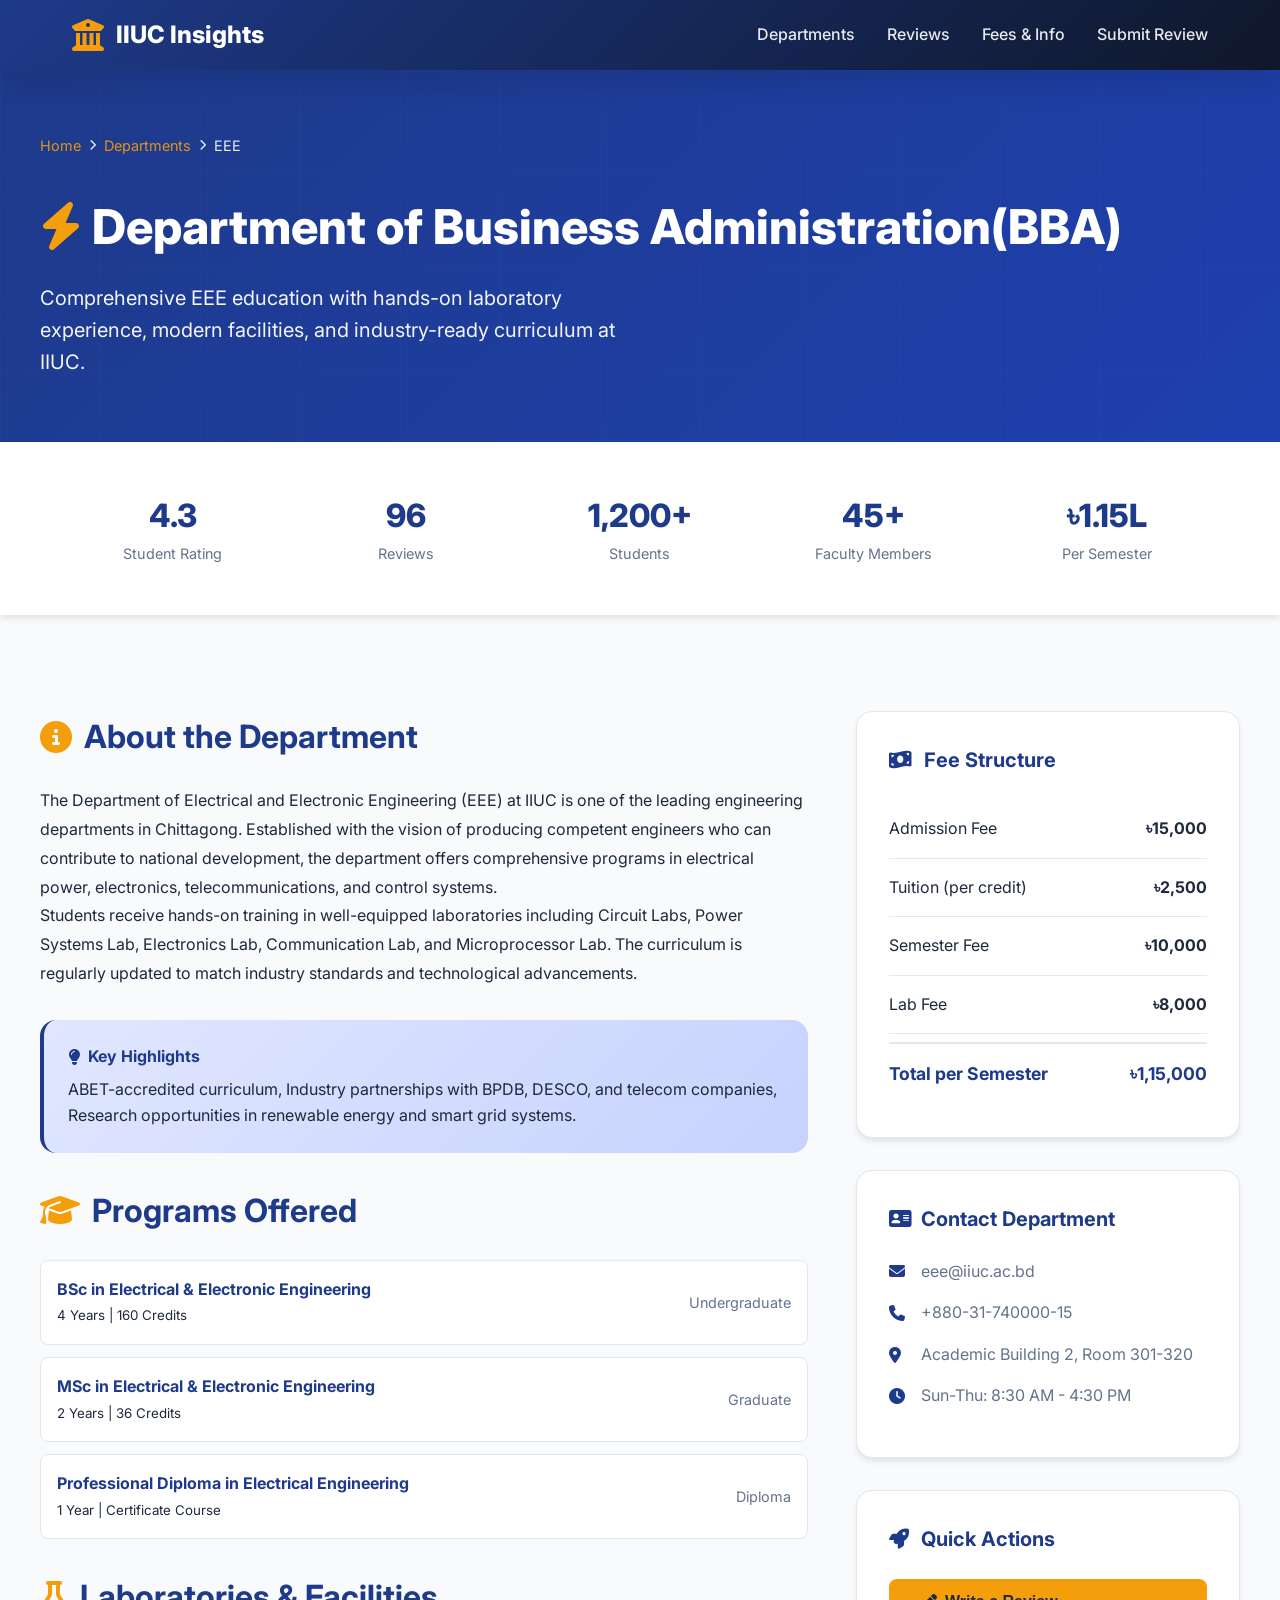
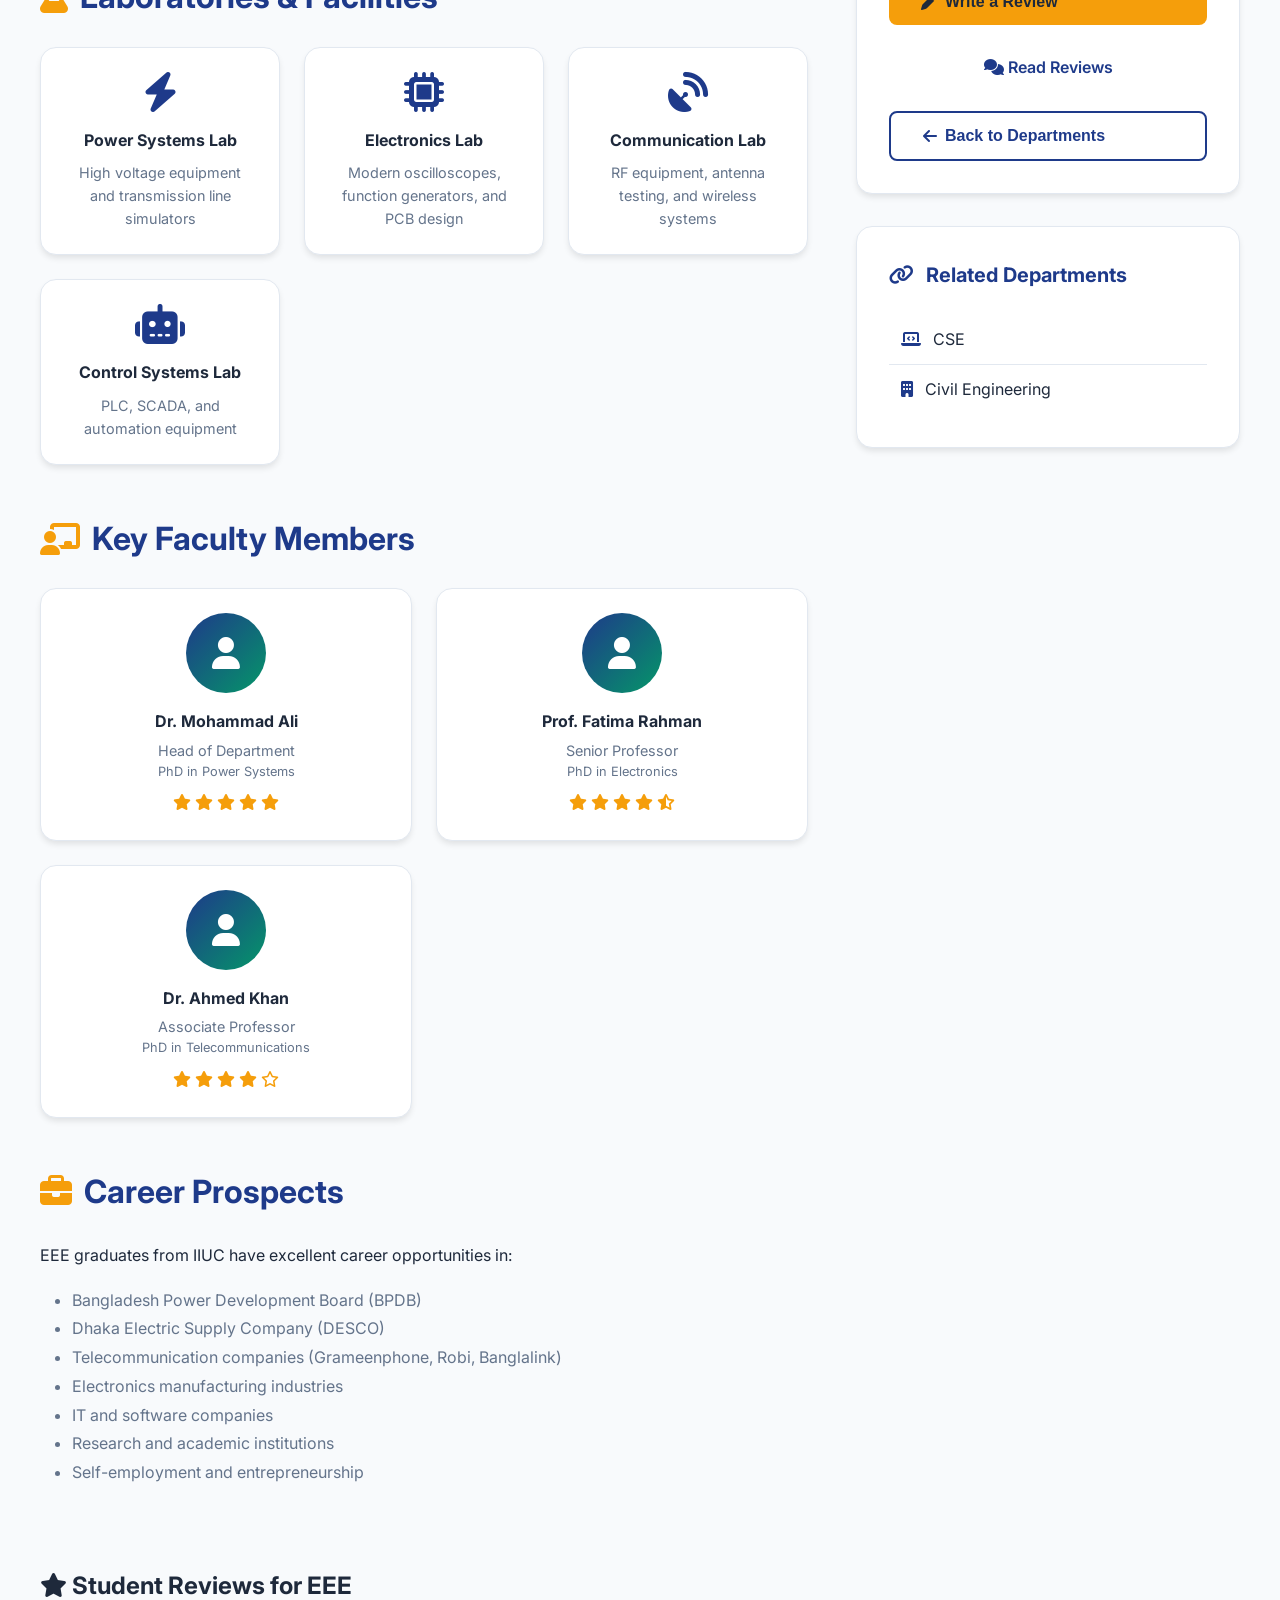
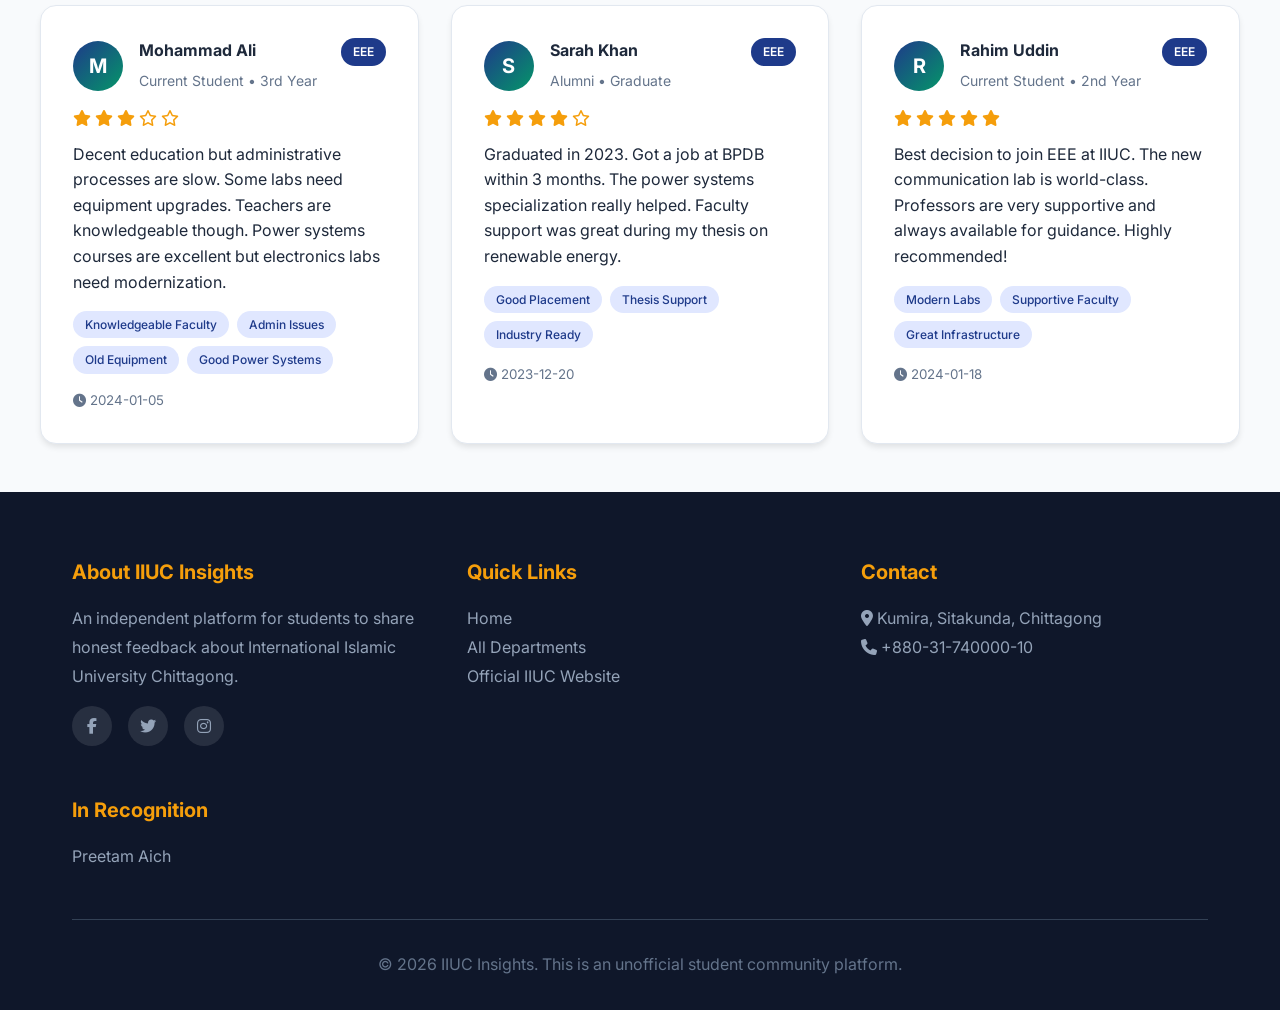
==== bba.html @ 518100ab "Add files via upload" ====
<!DOCTYPE html>
<html lang="en">
<head>
    <meta charset="UTF-8">
    <meta name="viewport" content="width=device-width, initial-scale=1.0">
    <title>Business Administration - IIUC Insights</title>
    <link href="https://cdnjs.cloudflare.com/ajax/libs/font-awesome/6.4.0/css/all.min.css" rel="stylesheet">
    <link rel="stylesheet" href="styles.css">
</head>
<body>

    <!-- Navigation -->
    <nav>
        <div class="nav-container">
            <a href="index.html" class="logo">
                <i class="fas fa-university"></i>
                IIUC Insights
            </a>
            <ul class="nav-links">
                <li><a href="index.html#departments">Departments</a></li>
                <li><a href="index.html#reviews">Reviews</a></li>
                <li><a href="index.html#info">Fees & Info</a></li>
                <li><a href="#" onclick="openModal()">Submit Review</a></li>
            </ul>
            <div class="mobile-menu" onclick="toggleMobileMenu()">
                <i class="fas fa-bars"></i>
            </div>
        </div>
    </nav>

    <!-- Department Hero -->
    <section class="dept-hero">
        <div class="dept-hero-content">
            <div class="breadcrumb">
                <a href="index.html">Home</a>
                <i class="fas fa-chevron-right" style="font-size: 0.7rem;"></i>
                <a href="index.html#departments">Departments</a>
                <i class="fas fa-chevron-right" style="font-size: 0.7rem;"></i>
                <span>EEE</span>
            </div>
            <h1><i class="fas fa-bolt" style="color: var(--accent);"></i> Department of Business Administration(BBA)</h1>
            <p>Comprehensive EEE education with hands-on laboratory experience, modern facilities, and industry-ready curriculum at IIUC.</p>
        </div>
    </section>

    <!-- Stats Bar -->
    <div class="dept-stats-bar">
        <div class="container">
            <div class="dept-stats-grid">
                <div class="dept-stat">
                    <span class="dept-stat-value">4.3</span>
                    <span class="dept-stat-label">Student Rating</span>
                </div>
                <div class="dept-stat">
                    <span class="dept-stat-value">96</span>
                    <span class="dept-stat-label">Reviews</span>
                </div>
                <div class="dept-stat">
                    <span class="dept-stat-value">1,200+</span>
                    <span class="dept-stat-label">Students</span>
                </div>
                <div class="dept-stat">
                    <span class="dept-stat-value">45+</span>
                    <span class="dept-stat-label">Faculty Members</span>
                </div>
                <div class="dept-stat">
                    <span class="dept-stat-value">৳1.15L</span>
                    <span class="dept-stat-label">Per Semester</span>
                </div>
            </div>
        </div>
    </div>

    <!-- Main Content -->
    <div class="container dept-content">
        <div class="dept-grid-2">
            <!-- Left Column -->
            <div class="dept-main">
                
                <!-- About Section -->
                <h2><i class="fas fa-info-circle"></i> About the Department</h2>
                <div class="about-text">
                    <p>The Department of Electrical and Electronic Engineering (EEE) at IIUC is one of the leading engineering departments in Chittagong. Established with the vision of producing competent engineers who can contribute to national development, the department offers comprehensive programs in electrical power, electronics, telecommunications, and control systems.</p>
                    
                    <p>Students receive hands-on training in well-equipped laboratories including Circuit Labs, Power Systems Lab, Electronics Lab, Communication Lab, and Microprocessor Lab. The curriculum is regularly updated to match industry standards and technological advancements.</p>
                </div>

                <div class="info-box">
                    <h4><i class="fas fa-lightbulb"></i> Key Highlights</h4>
                    <p>ABET-accredited curriculum, Industry partnerships with BPDB, DESCO, and telecom companies, Research opportunities in renewable energy and smart grid systems.</p>
                </div>

                <!-- Programs -->
                <h2><i class="fas fa-graduation-cap"></i> Programs Offered</h2>
                <ul class="programs-list">
                    <li>
                        <div>
                            <strong>BSc in Electrical & Electronic Engineering</strong>
                            <br><small>4 Years | 160 Credits</small>
                        </div>
                        <span>Undergraduate</span>
                    </li>
                    <li>
                        <div>
                            <strong>MSc in Electrical & Electronic Engineering</strong>
                            <br><small>2 Years | 36 Credits</small>
                        </div>
                        <span>Graduate</span>
                    </li>
                    <li>
                        <div>
                            <strong>Professional Diploma in Electrical Engineering</strong>
                            <br><small>1 Year | Certificate Course</small>
                        </div>
                        <span>Diploma</span>
                    </li>
                </ul>

                <!-- Facilities -->
                <h2><i class="fas fa-flask"></i> Laboratories & Facilities</h2>
                <div class="facilities-grid">
                    <div class="facility-item">
                        <i class="fas fa-bolt"></i>
                        <h4>Power Systems Lab</h4>
                        <p>High voltage equipment and transmission line simulators</p>
                    </div>
                    <div class="facility-item">
                        <i class="fas fa-microchip"></i>
                        <h4>Electronics Lab</h4>
                        <p>Modern oscilloscopes, function generators, and PCB design</p>
                    </div>
                    <div class="facility-item">
                        <i class="fas fa-satellite-dish"></i>
                        <h4>Communication Lab</h4>
                        <p>RF equipment, antenna testing, and wireless systems</p>
                    </div>
                    <div class="facility-item">
                        <i class="fas fa-robot"></i>
                        <h4>Control Systems Lab</h4>
                        <p>PLC, SCADA, and automation equipment</p>
                    </div>
                </div>

                <!-- Faculty -->
                <h2><i class="fas fa-chalkboard-teacher"></i> Key Faculty Members</h2>
                <div class="faculty-grid">
                    <div class="faculty-card">
                        <div class="faculty-avatar">
                            <i class="fas fa-user"></i>
                        </div>
                        <h4>Dr. Mohammad Ali</h4>
                        <p>Head of Department</p>
                        <p style="font-size: 0.8rem; color: var(--text-light);">PhD in Power Systems</p>
                        <div class="faculty-rating">
                            <i class="fas fa-star"></i>
                            <i class="fas fa-star"></i>
                            <i class="fas fa-star"></i>
                            <i class="fas fa-star"></i>
                            <i class="fas fa-star"></i>
                        </div>
                    </div>
                    <div class="faculty-card">
                        <div class="faculty-avatar">
                            <i class="fas fa-user"></i>
                        </div>
                        <h4>Prof. Fatima Rahman</h4>
                        <p>Senior Professor</p>
                        <p style="font-size: 0.8rem; color: var(--text-light);">PhD in Electronics</p>
                        <div class="faculty-rating">
                            <i class="fas fa-star"></i>
                            <i class="fas fa-star"></i>
                            <i class="fas fa-star"></i>
                            <i class="fas fa-star"></i>
                            <i class="fas fa-star-half-alt"></i>
                        </div>
                    </div>
                    <div class="faculty-card">
                        <div class="faculty-avatar">
                            <i class="fas fa-user"></i>
                        </div>
                        <h4>Dr. Ahmed Khan</h4>
                        <p>Associate Professor</p>
                        <p style="font-size: 0.8rem; color: var(--text-light);">PhD in Telecommunications</p>
                        <div class="faculty-rating">
                            <i class="fas fa-star"></i>
                            <i class="fas fa-star"></i>
                            <i class="fas fa-star"></i>
                            <i class="fas fa-star"></i>
                            <i class="far fa-star"></i>
                        </div>
                    </div>
                </div>

                <!-- Career Prospects -->
                <h2><i class="fas fa-briefcase"></i> Career Prospects</h2>
                <div class="about-text">
                    <p>EEE graduates from IIUC have excellent career opportunities in:</p>
                    <ul style="margin-left: 2rem; margin-top: 1rem; color: var(--text-light);">
                        <li>Bangladesh Power Development Board (BPDB)</li>
                        <li>Dhaka Electric Supply Company (DESCO)</li>
                        <li>Telecommunication companies (Grameenphone, Robi, Banglalink)</li>
                        <li>Electronics manufacturing industries</li>
                        <li>IT and software companies</li>
                        <li>Research and academic institutions</li>
                        <li>Self-employment and entrepreneurship</li>
                    </ul>
                </div>

            </div>

            <!-- Right Sidebar -->
            <div class="dept-sidebar">
                
                <!-- Fee Structure -->
                <div class="sidebar-card">
                    <h3><i class="fas fa-money-bill-wave"></i> Fee Structure</h3>
                    <div class="fee-item">
                        <span>Admission Fee</span>
                        <strong>৳15,000</strong>
                    </div>
                    <div class="fee-item">
                        <span>Tuition (per credit)</span>
                        <strong>৳2,500</strong>
                    </div>
                    <div class="fee-item">
                        <span>Semester Fee</span>
                        <strong>৳10,000</strong>
                    </div>
                    <div class="fee-item">
                        <span>Lab Fee</span>
                        <strong>৳8,000</strong>
                    </div>
                    <div class="fee-item total">
                        <span>Total per Semester</span>
                        <strong>৳1,15,000</strong>
                    </div>
                </div>

                <!-- Contact Info -->
                <div class="sidebar-card contact-dept">
                    <h3><i class="fas fa-address-card"></i> Contact Department</h3>
                    <p>
                        <i class="fas fa-envelope"></i>
                        eee@iiuc.ac.bd
                    </p>
                    <p>
                        <i class="fas fa-phone"></i>
                        +880-31-740000-15
                    </p>
                    <p>
                        <i class="fas fa-map-marker-alt"></i>
                        Academic Building 2, Room 301-320
                    </p>
                    <p>
                        <i class="fas fa-clock"></i>
                        Sun-Thu: 8:30 AM - 4:30 PM
                    </p>
                </div>

                <!-- Quick Actions -->
                <div class="sidebar-card">
                    <h3><i class="fas fa-rocket"></i> Quick Actions</h3>
                    <button class="btn btn-primary" style="width: 100%; margin-bottom: 1rem;" onclick="openModal()">
                        <i class="fas fa-pen"></i> Write a Review
                    </button>
                    <a href="index.html#reviews" class="btn btn-secondary" style="width: 100%; text-align: center; display: block; margin-bottom: 1rem;">
                        <i class="fas fa-comments"></i> Read Reviews
                    </a>
                    <button class="btn btn-back" style="width: 100%;" onclick="window.location.href='index.html#departments'">
                        <i class="fas fa-arrow-left"></i> Back to Departments
                    </button>
                </div>

                <!-- Related Departments -->
                <div class="sidebar-card">
                    <h3><i class="fas fa-link"></i> Related Departments</h3>
                    <a href="cse.html" style="display: block; padding: 0.75rem; color: var(--text); text-decoration: none; border-bottom: 1px solid var(--border);">
                        <i class="fas fa-laptop-code" style="color: var(--primary); margin-right: 0.5rem;"></i> CSE
                    </a>
                    <a href="civil.html" style="display: block; padding: 0.75rem; color: var(--text); text-decoration: none;">
                        <i class="fas fa-building" style="color: var(--primary); margin-right: 0.5rem;"></i> Civil Engineering
                    </a>
                </div>

            </div>
        </div>

        <!-- Reviews Section for EEE -->
        <h2 style="margin-top: 3rem;"><i class="fas fa-star"></i> Student Reviews for EEE</h2>
        <div class="review-grid" id="eeeReviews">
            <!-- EEE specific reviews will be populated here -->
        </div>
    </div>

    <!-- Footer -->
    <footer>
        <div class="container">
            <div class="footer-grid">
                <div class="footer-section">
                    <h3>About IIUC Insights</h3>
                    <p>An independent platform for students to share honest feedback about International Islamic University Chittagong.</p>
                    <div class="social-links">
                        <a href="#"><i class="fab fa-facebook-f"></i></a>
                        <a href="#"><i class="fab fa-twitter"></i></a>
                        <a href="#"><i class="fab fa-instagram"></i></a>
                    </div>
                </div>
                <div class="footer-section">
                    <h3>Quick Links</h3>
                    <p><a href="index.html">Home</a></p>
                    <p><a href="index.html#departments">All Departments</a></p>
                    <p><a href="https://www.iiuc.ac.bd" target="_blank">Official IIUC Website</a></p>
                </div>
                <div class="footer-section">
                    <h3>Contact</h3>
                    <p><i class="fas fa-map-marker-alt"></i> Kumira, Sitakunda, Chittagong</p>
                    <p><i class="fas fa-phone"></i> +880-31-740000-10</p>
                </div>
                <div class="footer-section">
                    <h3>In Recognition</h3>
                    <p><a href="https://www.facebook.com/preetam.aich">Preetam Aich</a></p>
                    <p style="display:none;"><a href="#">Fee Structure Details</a></p>
                    <p style="display:none;"><a href="#">Campus Map</a></p>
                    <p style="display:none;"><a href="#">FAQ</a></p>
                </div>
            </div>
            <div class="footer-bottom">
                <p>&copy; 2026 IIUC Insights. This is an unofficial student community platform.</p>
            </div>
        </div>
    </footer>

    <!-- Review Modal -->
    <div class="modal" id="reviewModal">
        <div class="modal-content">
            <div class="modal-header">
                <h2>Share Your EEE Experience</h2>
                <p>Your honest feedback helps future students make better decisions</p>
                <button class="close-btn" onclick="closeModal()">&times;</button>
            </div>
            <div class="modal-body">
                <form id="reviewForm" onsubmit="submitReview(event)">
                    <div class="form-group">
                        <label>Your Name</label>
                        <input type="text" id="reviewerName" required placeholder="Enter your name">
                    </div>
                    
                    <div class="form-group">
                        <label>Status</label>
                        <select id="reviewerStatus" required>
                            <option value="">Select Status</option>
                            <option value="Current Student">Current Student</option>
                            <option value="Alumni">Alumni</option>
                            <option value="Former Student">Former Student</option>
                        </select>
                    </div>

                    <div class="form-group">
                        <label>Year/Semester</label>
                        <input type="text" placeholder="e.g., 3rd Year, 2nd Semester">
                    </div>

                    <div class="form-group">
                        <label>Overall Rating</label>
                        <div class="star-rating" id="starRating">
                            <i class="fas fa-star" onclick="setRating(1)"></i>
                            <i class="fas fa-star" onclick="setRating(2)"></i>
                            <i class="fas fa-star" onclick="setRating(3)"></i>
                            <i class="fas fa-star" onclick="setRating(4)"></i>
                            <i class="fas fa-star" onclick="setRating(5)"></i>
                        </div>
                        <input type="hidden" id="ratingValue" required>
                    </div>

                    <div class="form-group">
                        <label>Your Review</label>
                        <textarea id="reviewText" required placeholder="Share your experience about labs, teachers, facilities, etc..."></textarea>
                    </div>

                    <div class="form-group">
                        <label>Pros (comma separated)</label>
                        <input type="text" id="pros" placeholder="e.g., Good lab equipment, Helpful teachers">
                    </div>

                    <div class="form-group">
                        <label>Cons (comma separated)</label>
                        <input type="text" id="cons" placeholder="e.g., Limited lab hours, Expensive equipment">
                    </div>

                    <button type="submit" class="submit-btn">
                        <i class="fas fa-paper-plane"></i>
                        Submit Review
                    </button>
                </form>
            </div>
        </div>
    </div>

    <!-- Toast -->
    <div class="toast" id="toast">
        <i class="fas fa-check-circle"></i>
        <span>Review submitted successfully!</span>
    </div>

    <script>
        // EEE Specific Reviews
        const eeeReviews = [
            {
                id: 1,
                name: "Mohammad Ali",
                status: "Current Student",
                rating: 3,
                text: "Decent education but administrative processes are slow. Some labs need equipment upgrades. Teachers are knowledgeable though. Power systems courses are excellent but electronics labs need modernization.",
                date: "2024-01-05",
                tags: ["Knowledgeable Faculty", "Admin Issues", "Old Equipment", "Good Power Systems"],
                year: "3rd Year"
            },
            {
                id: 2,
                name: "Sarah Khan",
                status: "Alumni",
                rating: 4,
                text: "Graduated in 2023. Got a job at BPDB within 3 months. The power systems specialization really helped. Faculty support was great during my thesis on renewable energy.",
                date: "2023-12-20",
                tags: ["Good Placement", "Thesis Support", "Industry Ready"],
                year: "Graduate"
            },
            {
                id: 3,
                name: "Rahim Uddin",
                status: "Current Student",
                rating: 5,
                text: "Best decision to join EEE at IIUC. The new communication lab is world-class. Professors are very supportive and always available for guidance. Highly recommended!",
                date: "2024-01-18",
                tags: ["Modern Labs", "Supportive Faculty", "Great Infrastructure"],
                year: "2nd Year"
            }
        ];

        let currentRating = 0;

        // Initialize
        document.addEventListener('DOMContentLoaded', function() {
            renderEEEReviews();
        });

        // Render EEE Reviews
        function renderEEEReviews() {
            const container = document.getElementById('eeeReviews');
            container.innerHTML = eeeReviews.map(r => createReviewCard(r)).join('');
        }

        function createReviewCard(review) {
            const stars = generateStars(review.rating);
            return `
                <div class="review-card">
                    <div class="review-header">
                        <div class="reviewer-info">
                            <div class="avatar">${review.name.charAt(0)}</div>
                            <div class="reviewer-details">
                                <h4>${review.name}</h4>
                                <span>${review.status} • ${review.year}</span>
                            </div>
                        </div>
                        <span class="review-badge">EEE</span>
                    </div>
                    <div class="review-rating">
                        ${stars}
                    </div>
                    <p class="review-content">${review.text}</p>
                    <div class="review-tags">
                        ${review.tags.map(tag => `<span class="tag">${tag}</span>`).join('')}
                    </div>
                    <small class="review-date">
                        <i class="fas fa-clock"></i> ${review.date}
                    </small>
                </div>
            `;
        }

        function generateStars(rating) {
            let stars = '';
            for (let i = 1; i <= 5; i++) {
                if (i <= rating) {
                    stars += '<i class="fas fa-star"></i>';
                } else if (i - 0.5 <= rating) {
                    stars += '<i class="fas fa-star-half-alt"></i>';
                } else {
                    stars += '<i class="far fa-star"></i>';
                }
            }
            return stars;
        }

        // Modal Functions
        function openModal() {
            document.getElementById('reviewModal').classList.add('active');
            document.body.style.overflow = 'hidden';
        }

        function closeModal() {
            document.getElementById('reviewModal').classList.remove('active');
            document.body.style.overflow = 'auto';
        }

        // Star Rating
        function setRating(rating) {
            currentRating = rating;
            document.getElementById('ratingValue').value = rating;
            const stars = document.querySelectorAll('#starRating i');
            stars.forEach((star, index) => {
                if (index < rating) {
                    star.classList.add('active');
                } else {
                    star.classList.remove('active');
                }
            });
        }

        // Submit Review
        function submitReview(e) {
            e.preventDefault();
            
            const newReview = {
                id: eeeReviews.length + 1,
                name: document.getElementById('reviewerName').value,
                status: document.getElementById('reviewerStatus').value,
                rating: parseInt(document.getElementById('ratingValue').value),
                text: document.getElementById('reviewText').value,
                date: new Date().toISOString().split('T')[0],
                tags: [...document.getElementById('pros').value.split(',').map(t => t.trim()).filter(t => t), 
                       ...document.getElementById('cons').value.split(',').map(t => t.trim()).filter(t => t)],
                year: "Just Now"
            };

            eeeReviews.unshift(newReview);
            renderEEEReviews();
            closeModal();
            showToast();
            document.getElementById('reviewForm').reset();
            setRating(0);
        }

        // Toast
        function showToast() {
            const toast = document.getElementById('toast');
            toast.classList.add('show');
            setTimeout(() => {
                toast.classList.remove('show');
            }, 3000);
        }

        // Close modal on outside click
        window.onclick = function(event) {
            const modal = document.getElementById('reviewModal');
            if (event.target === modal) {
                closeModal();
            }
        }

        // Mobile Menu Toggle
        function toggleMobileMenu() {
            const navLinks = document.querySelector('.nav-links');
            navLinks.style.display = navLinks.style.display === 'flex' ? 'none' : 'flex';
        }
    </script>
</body>
</html>
---- styles.css ----
@import url('https://fonts.googleapis.com/css2?family=Inter:wght@300;400;500;600;700;800&display=swap');

:root {
    --primary: #1e3a8a;
    --primary-light: #3b82f6;
    --secondary: #059669;
    --accent: #f59e0b;
    --danger: #dc2626;
    --bg: #f8fafc;
    --card: #ffffff;
    --text: #1e293b;
    --text-light: #64748b;
    --border: #e2e8f0;
    --shadow: 0 4px 6px -1px rgba(0, 0, 0, 0.1);
    --shadow-lg: 0 20px 25px -5px rgba(0, 0, 0, 0.1);
    .hero {
    background-image: url('cover.jpg'); /* replace with your image path */
    background-size: cover;       /* makes the image cover the whole section */
    background-position: center;  /* keeps the image centered */
    background-repeat: no-repeat; /* prevents tiling */
    color: white;                 /* ensures text is readable */
    padding: 80px 20px;           /* adds spacing */
}
}

* {
    margin: 0;
    padding: 0;
    box-sizing: border-box;
}

body {
    font-family: 'Inter', sans-serif;
    background: var(--bg);
    color: var(--text);
    line-height: 1.6;
}

/* Navigation */
nav {
    background: linear-gradient(135deg, var(--primary) 0%, #0f172a 100%);
    padding: 1rem 0;
    position: sticky;
    top: 0;
    z-index: 1000;
    box-shadow: var(--shadow-lg);
}

.nav-container {
    max-width: 1200px;
    margin: 0 auto;
    padding: 0 2rem;
    display: flex;
    justify-content: space-between;
    align-items: center;
}

.logo {
    display: flex;
    align-items: center;
    gap: 0.75rem;
    color: white;
    text-decoration: none;
    font-size: 1.5rem;
    font-weight: 800;
}

.logo i {
    font-size: 2rem;
    color: var(--accent);
}

.nav-links {
    display: flex;
    gap: 2rem;
    list-style: none;
}

.nav-links a {
    color: rgba(255,255,255,0.9);
    text-decoration: none;
    font-weight: 500;
    transition: color 0.3s;
    position: relative;
}

.nav-links a:hover {
    color: var(--accent);
}

.nav-links a::after {
    content: '';
    position: absolute;
    bottom: -5px;
    left: 0;
    width: 0;
    height: 2px;
    background: var(--accent);
    transition: width 0.3s;
}

.nav-links a:hover::after {
    width: 100%;
}

.mobile-menu {
    display: none;
    color: white;
    font-size: 1.5rem;
    cursor: pointer;
}

/* Hero Section */
.hero {
    background: linear-gradient(135deg, var(--primary) 0%, #1e40af 50%, #059669 100%);
    color: white;
    padding: 5rem 2rem;
    text-align: center;
    position: relative;
    overflow: hidden;
    .dept-hero {
    background-image: url('eee1.jpg');
    background-size: cover;       /* পুরো সেকশন জুড়ে ইমেজ */
    background-position: center;  /* ইমেজকে মাঝখানে রাখে */
    background-repeat: no-repeat; /* ইমেজ রিপিট হবে না */
}

}

.hero::before {
    content: '';
    position: absolute;
    top: -50%;
    left: -50%;
    width: 200%;
    height: 200%;
    background: radial-gradient(circle, rgba(255,255,255,0.1) 1px, transparent 1px);
    background-size: 50px 50px;
    opacity: 0.3;
    animation: moveGrid 20s linear infinite;
}

@keyframes moveGrid {
    0% { transform: translate(0, 0); }
    100% { transform: translate(50px, 50px); }
}

.hero-content {
    position: relative;
    z-index: 1;
    max-width: 800px;
    margin: 0 auto;
}

.hero h1 {
    font-size: 3.5rem;
    font-weight: 800;
    margin-bottom: 1rem;
    line-height: 1.2;
}

.hero p {
    font-size: 1.25rem;
    opacity: 0.95;
    margin-bottom: 2rem;
}

.hero-buttons {
    display: flex;
    gap: 1rem;
    justify-content: center;
    flex-wrap: wrap;
}

.hero-stats {
    display: flex;
    justify-content: center;
    gap: 3rem;
    margin-top: 3rem;
    flex-wrap: wrap;
}

.stat {
    text-align: center;
}

.stat-number {
    font-size: 2.5rem;
    font-weight: 800;
    color: var(--accent);
    display: block;
}

.stat-label {
    font-size: 0.9rem;
    opacity: 0.9;
}

/* Buttons */
.btn {
    display: inline-flex;
    align-items: center;
    gap: 0.5rem;
    padding: 0.875rem 2rem;
    border-radius: 0.5rem;
    font-weight: 600;
    text-decoration: none;
    transition: all 0.3s;
    border: none;
    cursor: pointer;
    font-size: 1rem;
}

.btn-primary {
    background: var(--accent);
    color: #1e293b;
}

.btn-primary:hover {
    transform: translateY(-2px);
    box-shadow: 0 10px 20px -5px rgba(245, 158, 11, 0.4);
}

.btn-secondary {
    background: white;
    color: var(--primary);
}

.btn-secondary:hover {
    background: var(--bg);
}

.btn-outline {
    background: transparent;
    border: 2px solid white;
    color: white;
}

.btn-outline:hover {
    background: white;
    color: var(--primary);
}

.btn-back {
    background: transparent;
    border: 2px solid var(--primary);
    color: var(--primary);
}

.btn-back:hover {
    background: var(--primary);
    color: white;
}

/* Container */
.container {
    max-width: 1200px;
    margin: 0 auto;
    padding: 0 2rem;
}

/* Section Headers */
.section-header {
    text-align: center;
    margin-bottom: 3rem;
}

.section-header h2 {
    font-size: 2.5rem;
    color: var(--primary);
    margin-bottom: 0.5rem;
}

.section-header p {
    color: var(--text-light);
    font-size: 1.1rem;
}

/* Departments Grid */
.departments {
    padding: 5rem 0;
}

.dept-grid {
    display: grid;
    grid-template-columns: repeat(auto-fit, minmax(300px, 1fr));
    gap: 2rem;
}

/* Department Card Link */
.dept-card-link {
    text-decoration: none;
    color: inherit;
    display: block;
}

.dept-card {
    background: var(--card);
    border-radius: 1rem;
    padding: 2rem;
    box-shadow: var(--shadow);
    transition: all 0.3s;
    border: 1px solid var(--border);
    cursor: pointer;
    position: relative;
    overflow: hidden;
    height: 100%;
}

.dept-card::before {
    content: '';
    position: absolute;
    top: 0;
    left: 0;
    width: 100%;
    height: 4px;
    background: linear-gradient(90deg, var(--primary), var(--secondary));
    transform: scaleX(0);
    transition: transform 0.3s;
}

.dept-card-link:hover .dept-card {
    transform: translateY(-5px);
    box-shadow: var(--shadow-lg);
}

.dept-card-link:hover .dept-card::before {
    transform: scaleX(1);
}

.dept-icon {
    width: 60px;
    height: 60px;
    background: linear-gradient(135deg, var(--primary), var(--primary-light));
    border-radius: 1rem;
    display: flex;
    align-items: center;
    justify-content: center;
    color: white;
    font-size: 1.5rem;
    margin-bottom: 1rem;
}

.dept-card h3 {
    font-size: 1.25rem;
    margin-bottom: 0.5rem;
    color: var(--text);
}

.dept-card p {
    color: var(--text-light);
    font-size: 0.95rem;
    margin-bottom: 1rem;
}

.dept-meta {
    display: flex;
    justify-content: space-between;
    align-items: center;
    font-size: 0.875rem;
    color: var(--text-light);
}

.rating {
    display: flex;
    align-items: center;
    gap: 0.25rem;
    color: var(--accent);
}

.dept-fees {
    margin-top: 1rem;
    padding-top: 1rem;
    border-top: 1px solid var(--border);
}

.dept-fees small {
    color: var(--text-light);
}

.view-more {
    margin-top: 1rem;
    padding-top: 1rem;
    border-top: 1px solid var(--border);
    text-align: center;
    color: var(--primary);
    font-weight: 600;
    font-size: 0.9rem;
    opacity: 0;
    transition: opacity 0.3s;
}

.dept-card-link:hover .view-more {
    opacity: 1;
}

/* Filter Section */
.filter-section {
    background: var(--card);
    padding: 2rem;
    border-radius: 1rem;
    box-shadow: var(--shadow);
    margin-bottom: 3rem;
    border: 1px solid var(--border);
}

.filter-grid {
    display: grid;
    grid-template-columns: repeat(auto-fit, minmax(200px, 1fr));
    gap: 1rem;
}

.filter-group {
    display: flex;
    flex-direction: column;
    gap: 0.5rem;
}

.filter-group label {
    font-weight: 600;
    color: var(--text);
    font-size: 0.9rem;
}

select, input {
    padding: 0.75rem;
    border: 1px solid var(--border);
    border-radius: 0.5rem;
    font-family: inherit;
    background: var(--bg);
    transition: all 0.3s;
}

select:focus, input:focus {
    outline: none;
    border-color: var(--primary-light);
    box-shadow: 0 0 0 3px rgba(59, 130, 246, 0.1);
}

/* Reviews Section */
.reviews {
    padding: 5rem 0;
    background: linear-gradient(to bottom, var(--bg), #f1f5f9);
}

.review-grid {
    display: grid;
    grid-template-columns: repeat(auto-fit, minmax(350px, 1fr));
    gap: 2rem;
}

.review-card {
    background: var(--card);
    border-radius: 1rem;
    padding: 2rem;
    box-shadow: var(--shadow);
    border: 1px solid var(--border);
    transition: all 0.3s;
}

.review-card:hover {
    transform: translateY(-3px);
    box-shadow: var(--shadow-lg);
}

.review-header {
    display: flex;
    justify-content: space-between;
    align-items: start;
    margin-bottom: 1rem;
}

.reviewer-info {
    display: flex;
    align-items: center;
    gap: 1rem;
}

.avatar {
    width: 50px;
    height: 50px;
    border-radius: 50%;
    background: linear-gradient(135deg, var(--primary), var(--secondary));
    display: flex;
    align-items: center;
    justify-content: center;
    color: white;
    font-weight: 700;
    font-size: 1.25rem;
}

.reviewer-details h4 {
    font-size: 1rem;
    color: var(--text);
    margin-bottom: 0.25rem;
}

.reviewer-details span {
    font-size: 0.875rem;
    color: var(--text-light);
}

.review-badge {
    background: var(--primary);
    color: white;
    padding: 0.25rem 0.75rem;
    border-radius: 2rem;
    font-size: 0.75rem;
    font-weight: 600;
}

.review-content {
    color: var(--text);
    line-height: 1.6;
    margin-bottom: 1rem;
}

.review-rating {
    display: flex;
    gap: 0.25rem;
    color: var(--accent);
    margin-bottom: 1rem;
}

.review-tags {
    display: flex;
    flex-wrap: wrap;
    gap: 0.5rem;
}

.tag {
    background: #e0e7ff;
    color: var(--primary);
    padding: 0.25rem 0.75rem;
    border-radius: 2rem;
    font-size: 0.75rem;
    font-weight: 500;
}

.review-date {
    color: var(--text-light);
    display: block;
    margin-top: 1rem;
}

/* Modal */
.modal {
    display: none;
    position: fixed;
    top: 0;
    left: 0;
    width: 100%;
    height: 100%;
    background: rgba(0,0,0,0.5);
    z-index: 2000;
    align-items: center;
    justify-content: center;
    backdrop-filter: blur(5px);
}

.modal.active {
    display: flex;
}

.modal-content {
    background: var(--card);
    border-radius: 1rem;
    width: 90%;
    max-width: 600px;
    max-height: 90vh;
    overflow-y: auto;
    box-shadow: var(--shadow-lg);
    animation: slideUp 0.3s ease;
}

@keyframes slideUp {
    from {
        opacity: 0;
        transform: translateY(50px);
    }
    to {
        opacity: 1;
        transform: translateY(0);
    }
}

.modal-header {
    background: linear-gradient(135deg, var(--primary), var(--primary-light));
    color: white;
    padding: 2rem;
    position: relative;
}

.modal-header h2 {
    font-size: 1.5rem;
    margin-bottom: 0.5rem;
}

.modal-header p {
    opacity: 0.9;
    font-size: 0.9rem;
}

.close-btn {
    position: absolute;
    top: 1rem;
    right: 1rem;
    background: rgba(255,255,255,0.2);
    border: none;
    color: white;
    width: 32px;
    height: 32px;
    border-radius: 50%;
    cursor: pointer;
    font-size: 1.25rem;
    transition: all 0.3s;
}

.close-btn:hover {
    background: rgba(255,255,255,0.3);
    transform: rotate(90deg);
}

.modal-body {
    padding: 2rem;
}

.form-group {
    margin-bottom: 1.5rem;
}

.form-group label {
    display: block;
    margin-bottom: 0.5rem;
    font-weight: 600;
    color: var(--text);
}

.form-group input,
.form-group select,
.form-group textarea {
    width: 100%;
    padding: 0.75rem;
    border: 1px solid var(--border);
    border-radius: 0.5rem;
    font-family: inherit;
    transition: all 0.3s;
}

.form-group textarea {
    resize: vertical;
    min-height: 120px;
}

.star-rating {
    display: flex;
    gap: 0.5rem;
    font-size: 1.5rem;
    color: #cbd5e1;
    cursor: pointer;
}

.star-rating i {
    transition: all 0.2s;
}

.star-rating i.active,
.star-rating i:hover {
    color: var(--accent);
    transform: scale(1.2);
}

.submit-btn {
    width: 100%;
    background: linear-gradient(135deg, var(--primary), var(--secondary));
    color: white;
    padding: 1rem;
    border: none;
    border-radius: 0.5rem;
    font-size: 1rem;
    font-weight: 600;
    cursor: pointer;
    transition: all 0.3s;
}

.submit-btn:hover {
    transform: translateY(-2px);
    box-shadow: 0 10px 20px -5px rgba(30, 58, 138, 0.4);
}

/* Info Cards */
.info-section {
    padding: 5rem 0;
}

.info-grid {
    display: grid;
    grid-template-columns: repeat(auto-fit, minmax(250px, 1fr));
    gap: 2rem;
}

.info-card {
    background: var(--card);
    padding: 2rem;
    border-radius: 1rem;
    text-align: center;
    box-shadow: var(--shadow);
    border: 1px solid var(--border);
    transition: all 0.3s;
}

.info-card:hover {
    transform: translateY(-5px);
    border-color: var(--primary-light);
}

.info-icon {
    width: 80px;
    height: 80px;
    background: linear-gradient(135deg, #e0e7ff, #c7d2fe);
    border-radius: 50%;
    display: flex;
    align-items: center;
    justify-content: center;
    margin: 0 auto 1.5rem;
    font-size: 2rem;
    color: var(--primary);
}

.info-card h3 {
    font-size: 1.25rem;
    margin-bottom: 0.5rem;
    color: var(--text);
}

.info-card p {
    color: var(--text-light);
    font-size: 0.95rem;
}

.price {
    font-size: 2rem;
    font-weight: 800;
    color: var(--primary);
    margin: 1rem 0;
}

/* Footer */
footer {
    background: #0f172a;
    color: white;
    padding: 4rem 0 2rem;
}

.footer-grid {
    display: grid;
    grid-template-columns: repeat(auto-fit, minmax(250px, 1fr));
    gap: 3rem;
    margin-bottom: 3rem;
}

.footer-section h3 {
    font-size: 1.25rem;
    margin-bottom: 1rem;
    color: var(--accent);
}

.footer-section p,
.footer-section a {
    color: #94a3b8;
    text-decoration: none;
    line-height: 1.8;
    transition: color 0.3s;
}

.footer-section a:hover {
    color: white;
}

.social-links {
    display: flex;
    gap: 1rem;
    margin-top: 1rem;
}

.social-links a {
    width: 40px;
    height: 40px;
    background: rgba(255,255,255,0.1);
    border-radius: 50%;
    display: flex;
    align-items: center;
    justify-content: center;
    transition: all 0.3s;
}

.social-links a:hover {
    background: var(--accent);
    color: #0f172a;
    transform: translateY(-3px);
}

.footer-bottom {
    border-top: 1px solid #334155;
    padding-top: 2rem;
    text-align: center;
    color: #64748b;
}

/* Toast Notification */
.toast {
    position: fixed;
    bottom: 2rem;
    right: 2rem;
    background: var(--secondary);
    color: white;
    padding: 1rem 2rem;
    border-radius: 0.5rem;
    box-shadow: var(--shadow-lg);
    display: none;
    align-items: center;
    gap: 0.75rem;
    z-index: 3000;
    animation: slideIn 0.3s ease;
}

.toast.show {
    display: flex;
}

@keyframes slideIn {
    from {
        transform: translateX(400px);
        opacity: 0;
    }
    to {
        transform: translateX(0);
        opacity: 1;
    }
}

/* Tab System */
.tabs {
    display: flex;
    gap: 1rem;
    margin-bottom: 2rem;
    border-bottom: 2px solid var(--border);
}

.tab {
    padding: 0.75rem 1.5rem;
    background: none;
    border: none;
    cursor: pointer;
    font-weight: 600;
    color: var(--text-light);
    position: relative;
    transition: all 0.3s;
}

.tab.active {
    color: var(--primary);
}

.tab.active::after {
    content: '';
    position: absolute;
    bottom: -2px;
    left: 0;
    width: 100%;
    height: 2px;
    background: var(--primary);
}

.tab-content {
    display: none;
}

.tab-content.active {
    display: block;
    animation: fadeIn 0.3s ease;
}

@keyframes fadeIn {
    from { opacity: 0; }
    to { opacity: 1; }
}

/* Department Detail Page Styles */
.dept-hero {
    background: linear-gradient(135deg, var(--primary) 0%, #1e40af 100%);
    color: white;
    padding: 4rem 2rem;
    position: relative;
    overflow: hidden;
}

.dept-hero::before {
    content: '';
    position: absolute;
    top: 0;
    left: 0;
    width: 100%;
    height: 100%;
    background: url('data:image/svg+xml,<svg width="100" height="100" xmlns="http://www.w3.org/2000/svg"><defs><pattern id="grid" width="100" height="100" patternUnits="userSpaceOnUse"><path d="M 100 0 L 0 0 0 100" fill="none" stroke="rgba(255,255,255,0.1)" stroke-width="1"/></pattern></defs><rect width="100%" height="100%" fill="url(%23grid)"/></svg>');
    opacity: 0.3;
}

.dept-hero-content {
    position: relative;
    z-index: 1;
    max-width: 1200px;
    margin: 0 auto;
}

.dept-hero h1 {
    font-size: 3rem;
    font-weight: 800;
    margin-bottom: 1rem;
}

.dept-hero p {
    font-size: 1.25rem;
    opacity: 0.95;
    max-width: 600px;
}

.breadcrumb {
    display: flex;
    align-items: center;
    gap: 0.5rem;
    margin-bottom: 2rem;
    font-size: 0.9rem;
    opacity: 0.9;
}

.breadcrumb a {
    color: var(--accent);
    text-decoration: none;
}

.breadcrumb a:hover {
    text-decoration: underline;
}

.dept-stats-bar {
    background: white;
    padding: 2rem 0;
    box-shadow: var(--shadow);
    margin-bottom: 3rem;
}

.dept-stats-grid {
    display: grid;
    grid-template-columns: repeat(auto-fit, minmax(150px, 1fr));
    gap: 2rem;
    text-align: center;
}

.dept-stat {
    padding: 1rem;
}

.dept-stat-value {
    font-size: 2rem;
    font-weight: 800;
    color: var(--primary);
    display: block;
}

.dept-stat-label {
    color: var(--text-light);
    font-size: 0.9rem;
}

.dept-content {
    padding: 3rem 0;
}

.dept-grid-2 {
    display: grid;
    grid-template-columns: 2fr 1fr;
    gap: 3rem;
    margin-bottom: 3rem;
}

@media (max-width: 968px) {
    .dept-grid-2 {
        grid-template-columns: 1fr;
    }
}

.dept-main h2 {
    font-size: 2rem;
    color: var(--primary);
    margin-bottom: 1.5rem;
    display: flex;
    align-items: center;
    gap: 0.75rem;
}

.dept-main h2 i {
    color: var(--accent);
}

.about-text {
    color: var(--text);
    line-height: 1.8;
    margin-bottom: 2rem;
}

.info-box {
    background: linear-gradient(135deg, #e0e7ff, #c7d2fe);
    padding: 1.5rem;
    border-radius: 1rem;
    margin-bottom: 2rem;
    border-left: 4px solid var(--primary);
}

.info-box h4 {
    color: var(--primary);
    margin-bottom: 0.5rem;
    display: flex;
    align-items: center;
    gap: 0.5rem;
}

.programs-list {
    list-style: none;
    margin-bottom: 2rem;
}

.programs-list li {
    padding: 1rem;
    background: var(--card);
    border: 1px solid var(--border);
    border-radius: 0.5rem;
    margin-bottom: 0.75rem;
    display: flex;
    justify-content: space-between;
    align-items: center;
    transition: all 0.3s;
}

.programs-list li:hover {
    border-color: var(--primary-light);
    transform: translateX(5px);
}

.programs-list li strong {
    color: var(--primary);
}

.programs-list li span {
    color: var(--text-light);
    font-size: 0.9rem;
}

.sidebar-card {
    background: var(--card);
    border-radius: 1rem;
    padding: 2rem;
    box-shadow: var(--shadow);
    border: 1px solid var(--border);
    margin-bottom: 2rem;
}

.sidebar-card h3 {
    font-size: 1.25rem;
    color: var(--primary);
    margin-bottom: 1.5rem;
    display: flex;
    align-items: center;
    gap: 0.75rem;
}

.fee-item {
    display: flex;
    justify-content: space-between;
    padding: 1rem 0;
    border-bottom: 1px solid var(--border);
}

.fee-item:last-child {
    border-bottom: none;
}

.fee-item.total {
    font-weight: 700;
    color: var(--primary);
    font-size: 1.1rem;
    border-top: 2px solid var(--border);
    margin-top: 0.5rem;
    padding-top: 1rem;
}

.contact-dept p {
    display: flex;
    align-items: center;
    gap: 0.75rem;
    margin-bottom: 1rem;
    color: var(--text-light);
}

.contact-dept i {
    color: var(--primary);
    width: 20px;
}

.faculty-grid {
    display: grid;
    grid-template-columns: repeat(auto-fit, minmax(250px, 1fr));
    gap: 1.5rem;
    margin-bottom: 3rem;
}

.faculty-card {
    background: var(--card);
    padding: 1.5rem;
    border-radius: 1rem;
    box-shadow: var(--shadow);
    border: 1px solid var(--border);
    text-align: center;
    transition: all 0.3s;
}

.faculty-card:hover {
    transform: translateY(-3px);
    box-shadow: var(--shadow-lg);
}

.faculty-avatar {
    width: 80px;
    height: 80px;
    background: linear-gradient(135deg, var(--primary), var(--secondary));
    border-radius: 50%;
    display: flex;
    align-items: center;
    justify-content: center;
    margin: 0 auto 1rem;
    color: white;
    font-size: 2rem;
}

.faculty-card h4 {
    color: var(--text);
    margin-bottom: 0.25rem;
}

.faculty-card p {
    color: var(--text-light);
    font-size: 0.9rem;
}

.faculty-rating {
    color: var(--accent);
    margin-top: 0.5rem;
}

.facilities-grid {
    display: grid;
    grid-template-columns: repeat(auto-fit, minmax(200px, 1fr));
    gap: 1.5rem;
    margin-bottom: 3rem;
}

.facility-item {
    background: var(--card);
    padding: 1.5rem;
    border-radius: 1rem;
    text-align: center;
    box-shadow: var(--shadow);
    border: 1px solid var(--border);
    transition: all 0.3s;
}

.facility-item:hover {
    transform: translateY(-3px);
    border-color: var(--primary-light);
}

.facility-item i {
    font-size: 2.5rem;
    color: var(--primary);
    margin-bottom: 1rem;
}

.facility-item h4 {
    color: var(--text);
    margin-bottom: 0.5rem;
}

.facility-item p {
    color: var(--text-light);
    font-size: 0.9rem;
}

/* Responsive */
@media (max-width: 768px) {
    .nav-links {
        display: none;
    }

    .mobile-menu {
        display: block;
    }

    .hero h1 {
        font-size: 2rem;
    }

    .hero-stats {
        gap: 1.5rem;
    }

    .dept-hero h1 {
        font-size: 2rem;
    }

    .review-grid {
        grid-template-columns: 1fr;
    }

    .modal-content {
        width: 95%;
        margin: 1rem;
    }

    .faculty-grid,
    .facilities-grid {
        grid-template-columns: 1fr;
    }
}

/* Loading Animation */
.loading {
    display: inline-block;
    width: 20px;
    height: 20px;
    border: 3px solid rgba(255,255,255,.3);
    border-radius: 50%;
    border-top-color: white;
    animation: spin 1s ease-in-out infinite;
}

@keyframes spin {
    to { transform: rotate(360deg); }
}
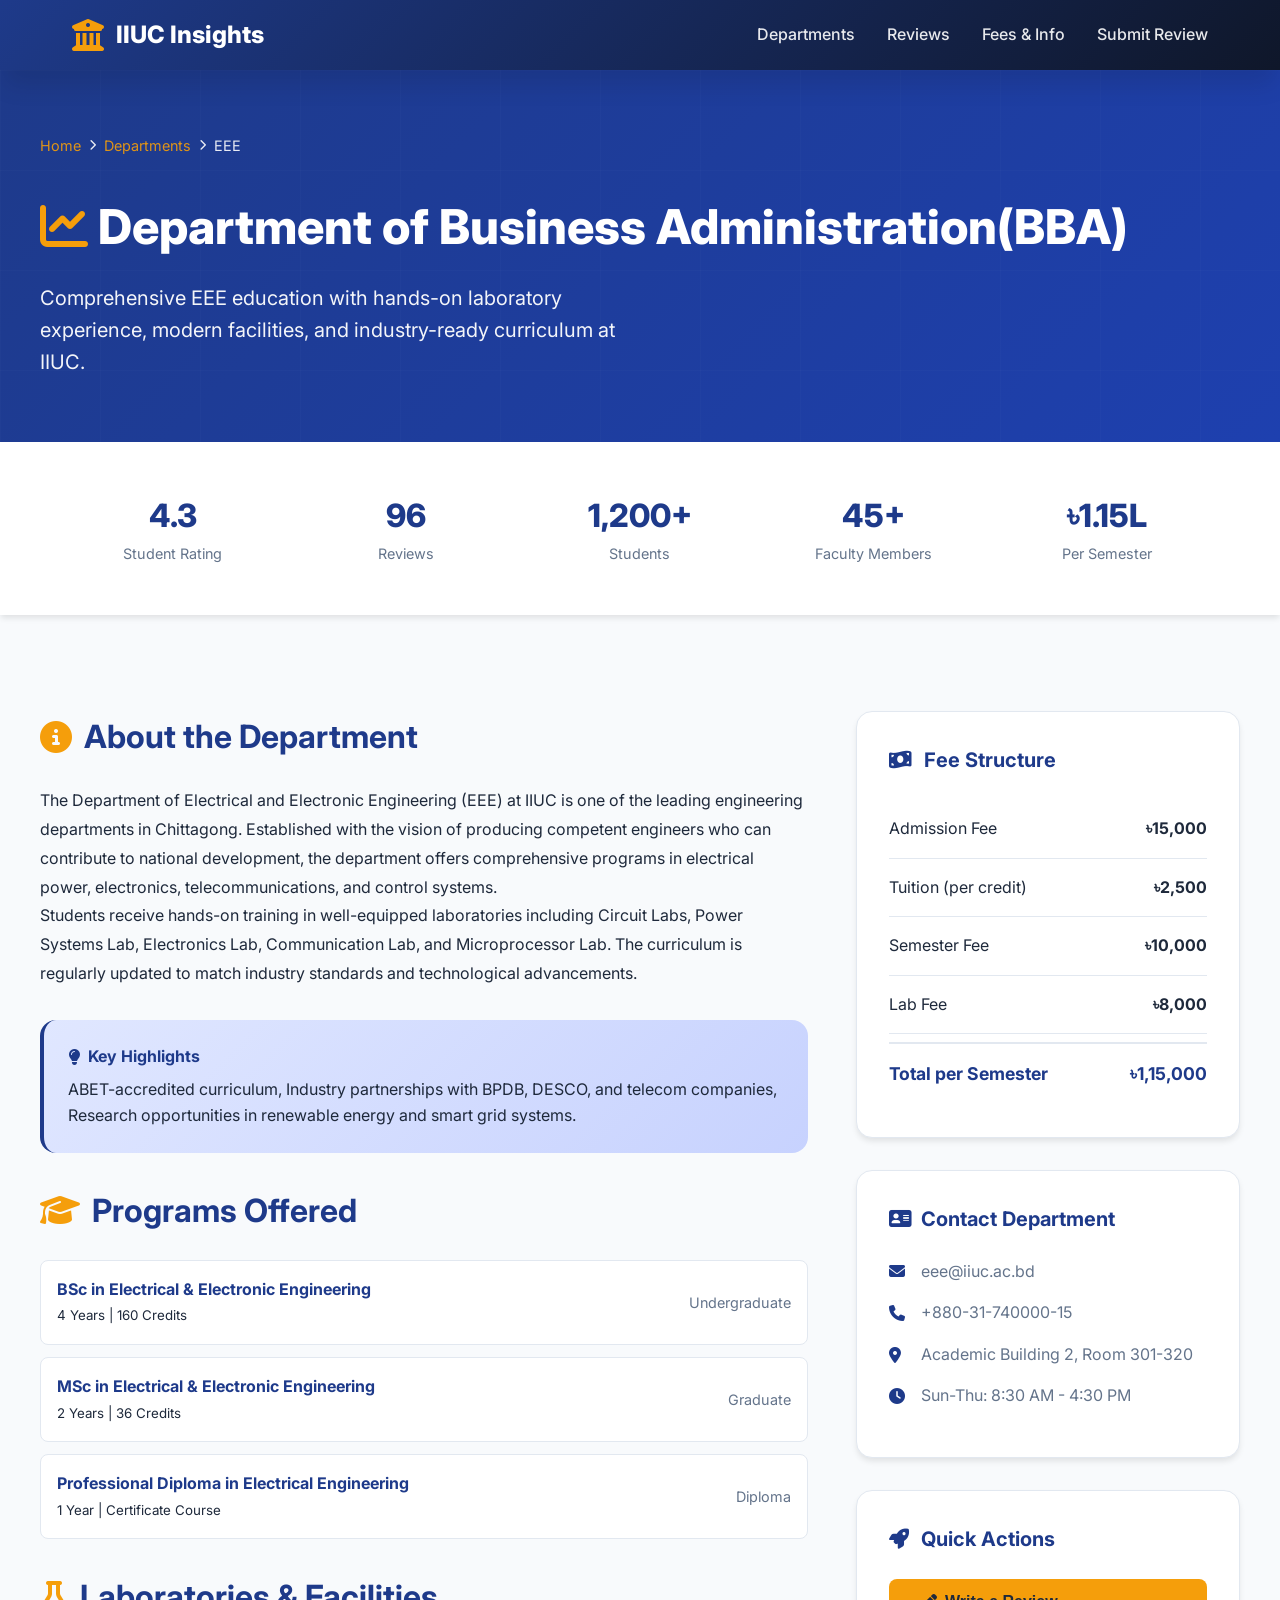
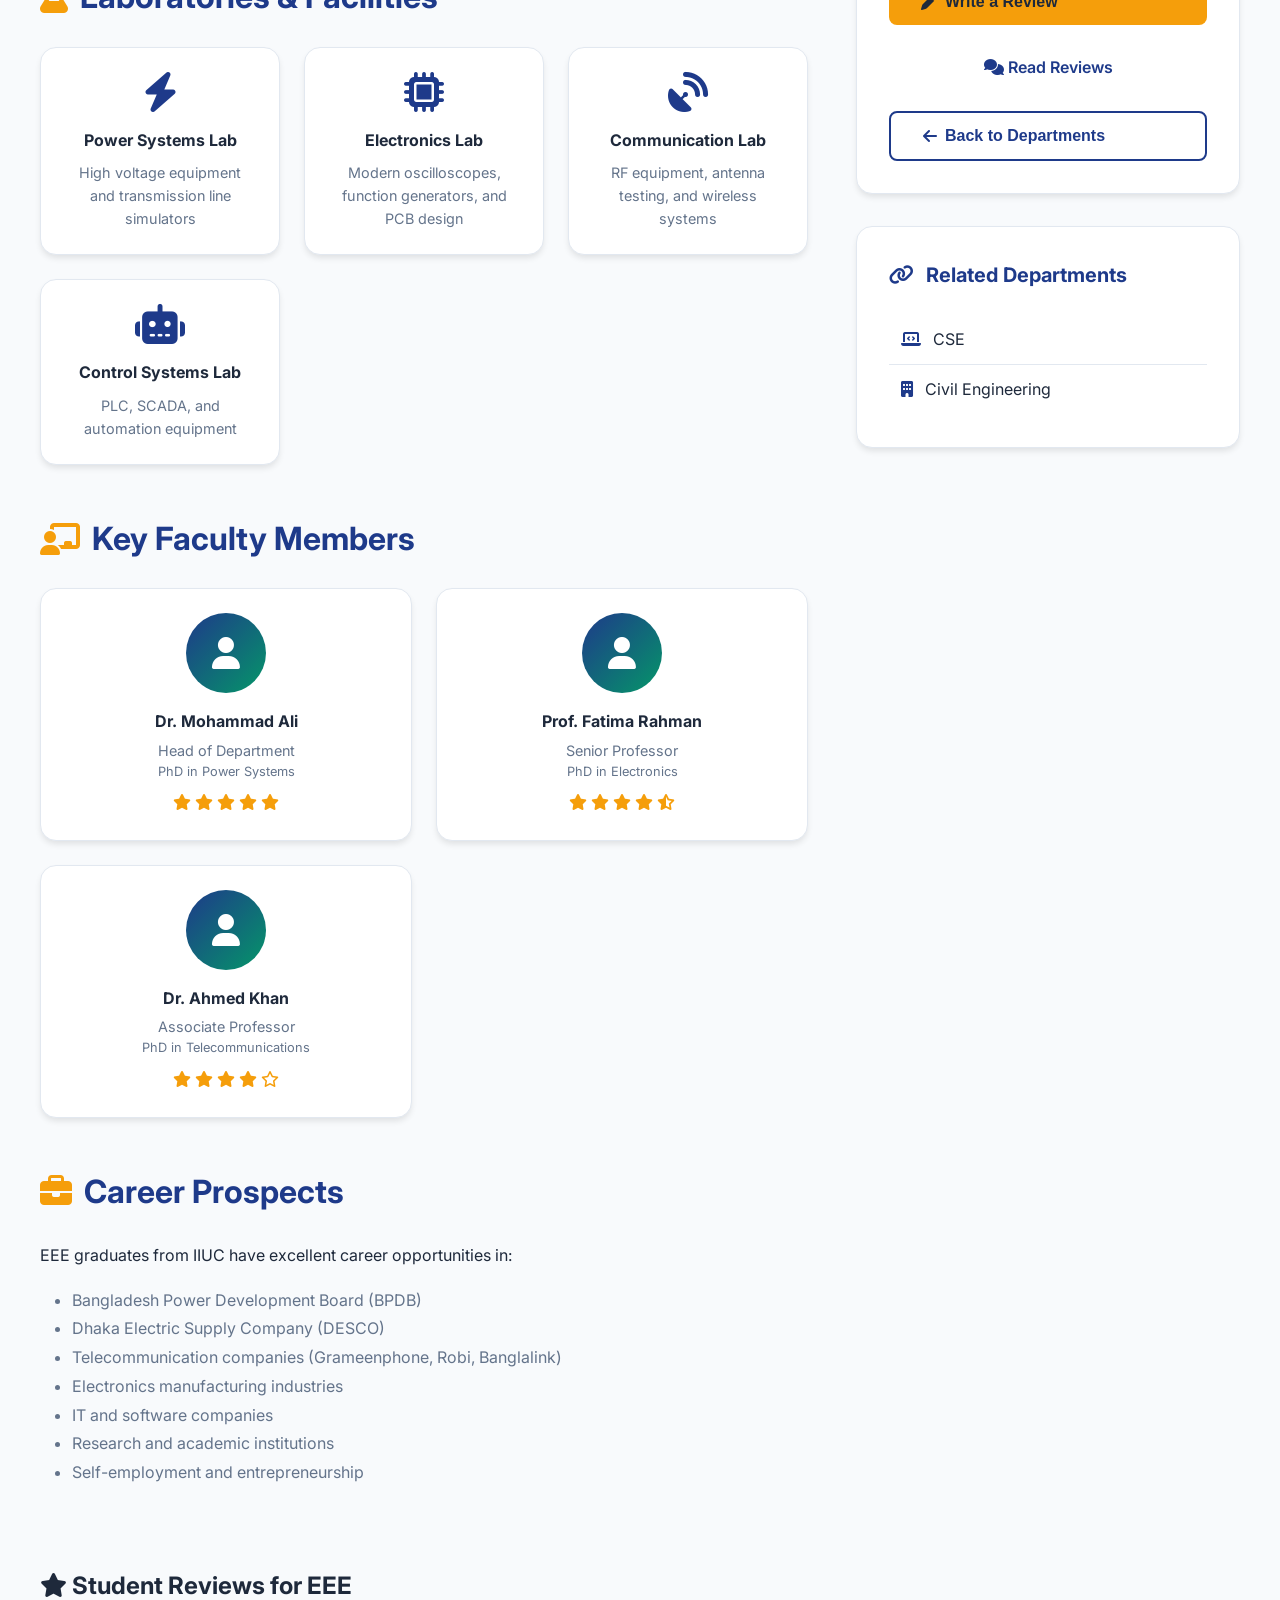
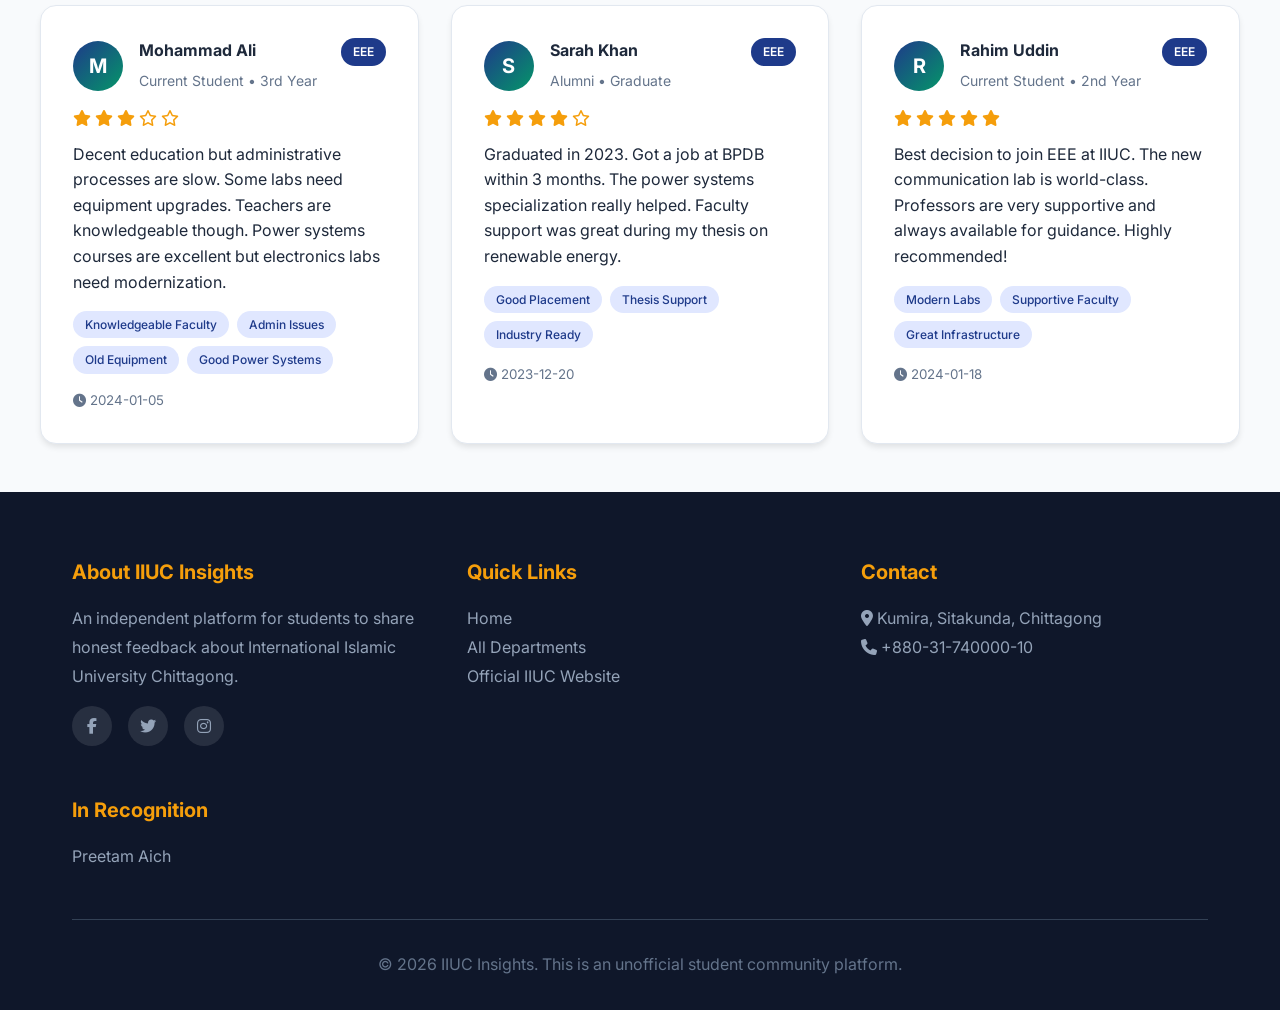
==== commit f9ba24ca: "Update bba.html" ====
--- a/bba.html
+++ b/bba.html
@@ -38,7 +38,7 @@
                 <i class="fas fa-chevron-right" style="font-size: 0.7rem;"></i>
                 <span>EEE</span>
             </div>
-            <h1><i class="fas fa-bolt" style="color: var(--accent);"></i> Department of Business Administration(BBA)</h1>
+            <h1><i class="fas fa-chart-line" style="color: var(--accent);"></i> Department of Business Administration(BBA)</h1>
             <p>Comprehensive EEE education with hands-on laboratory experience, modern facilities, and industry-ready curriculum at IIUC.</p>
         </div>
     </section>
@@ -565,4 +565,5 @@
         }
     </script>
 </body>
-</html>+
+</html>
